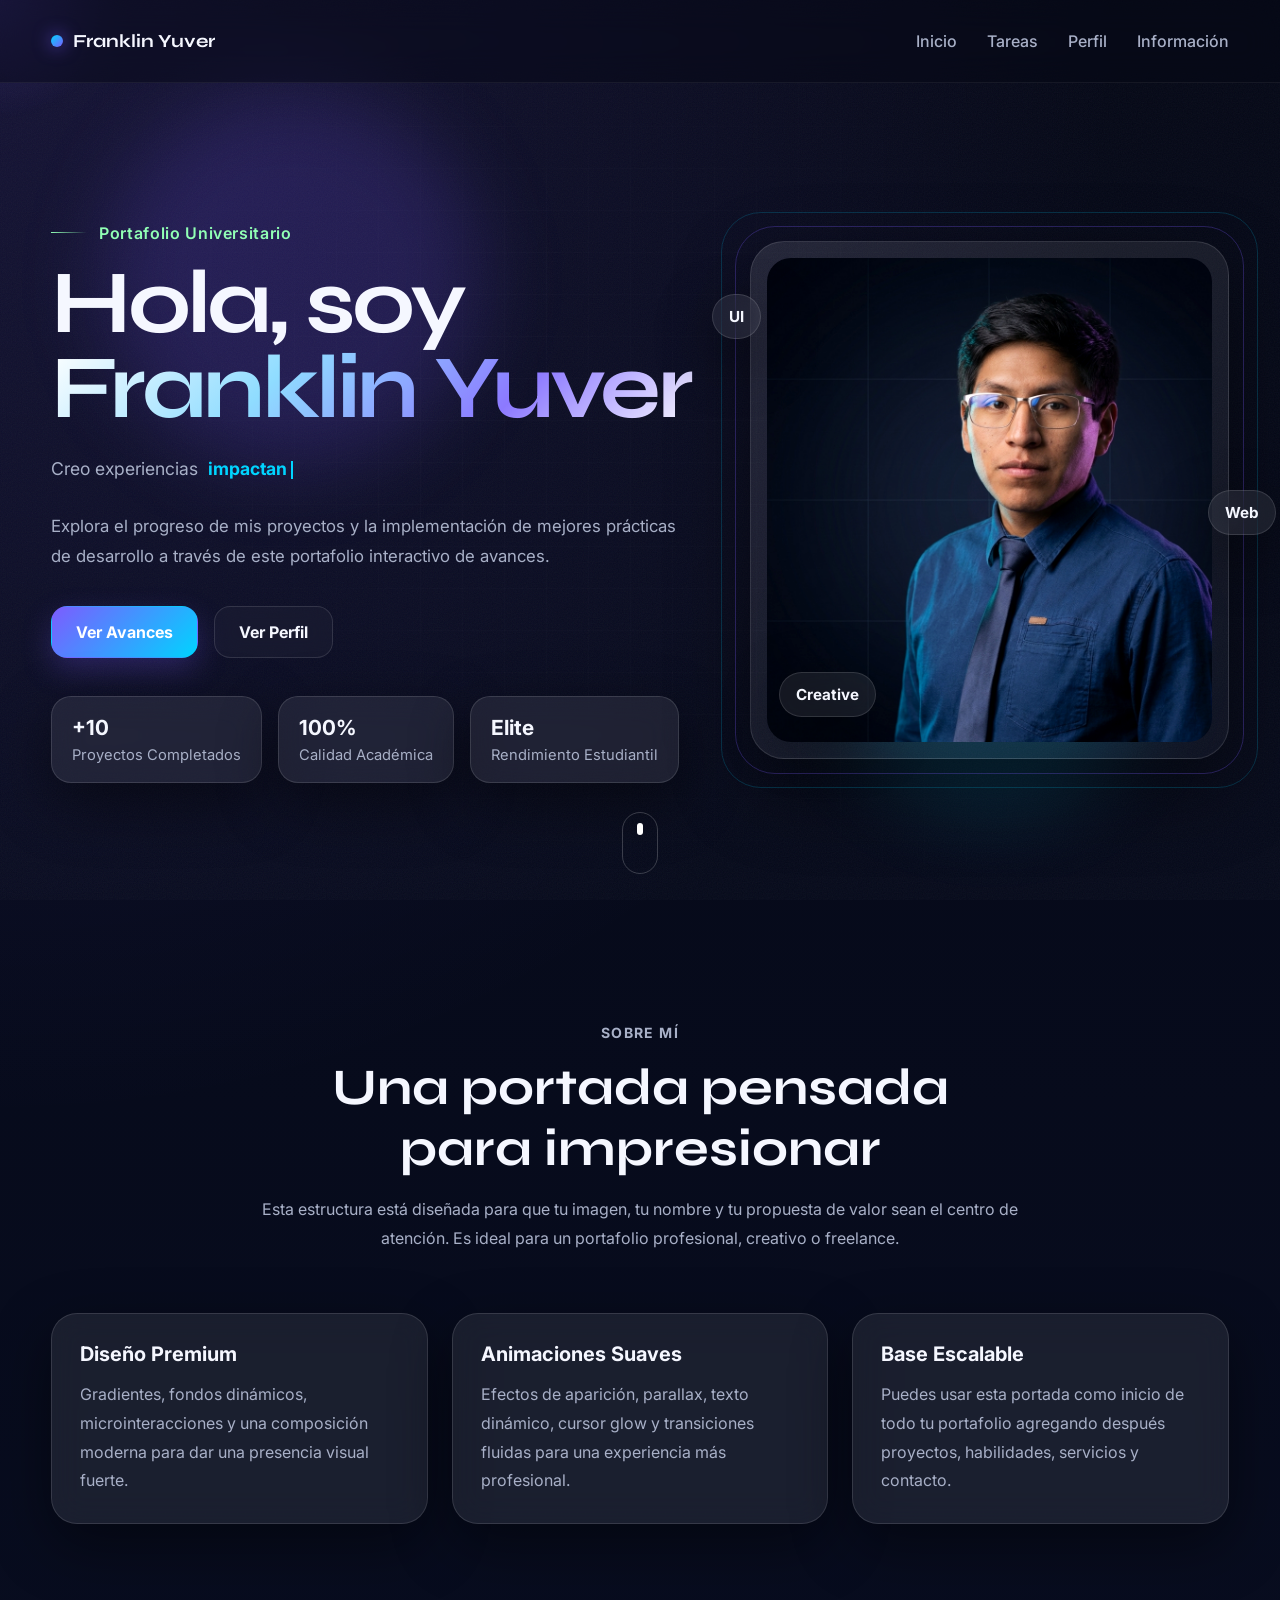
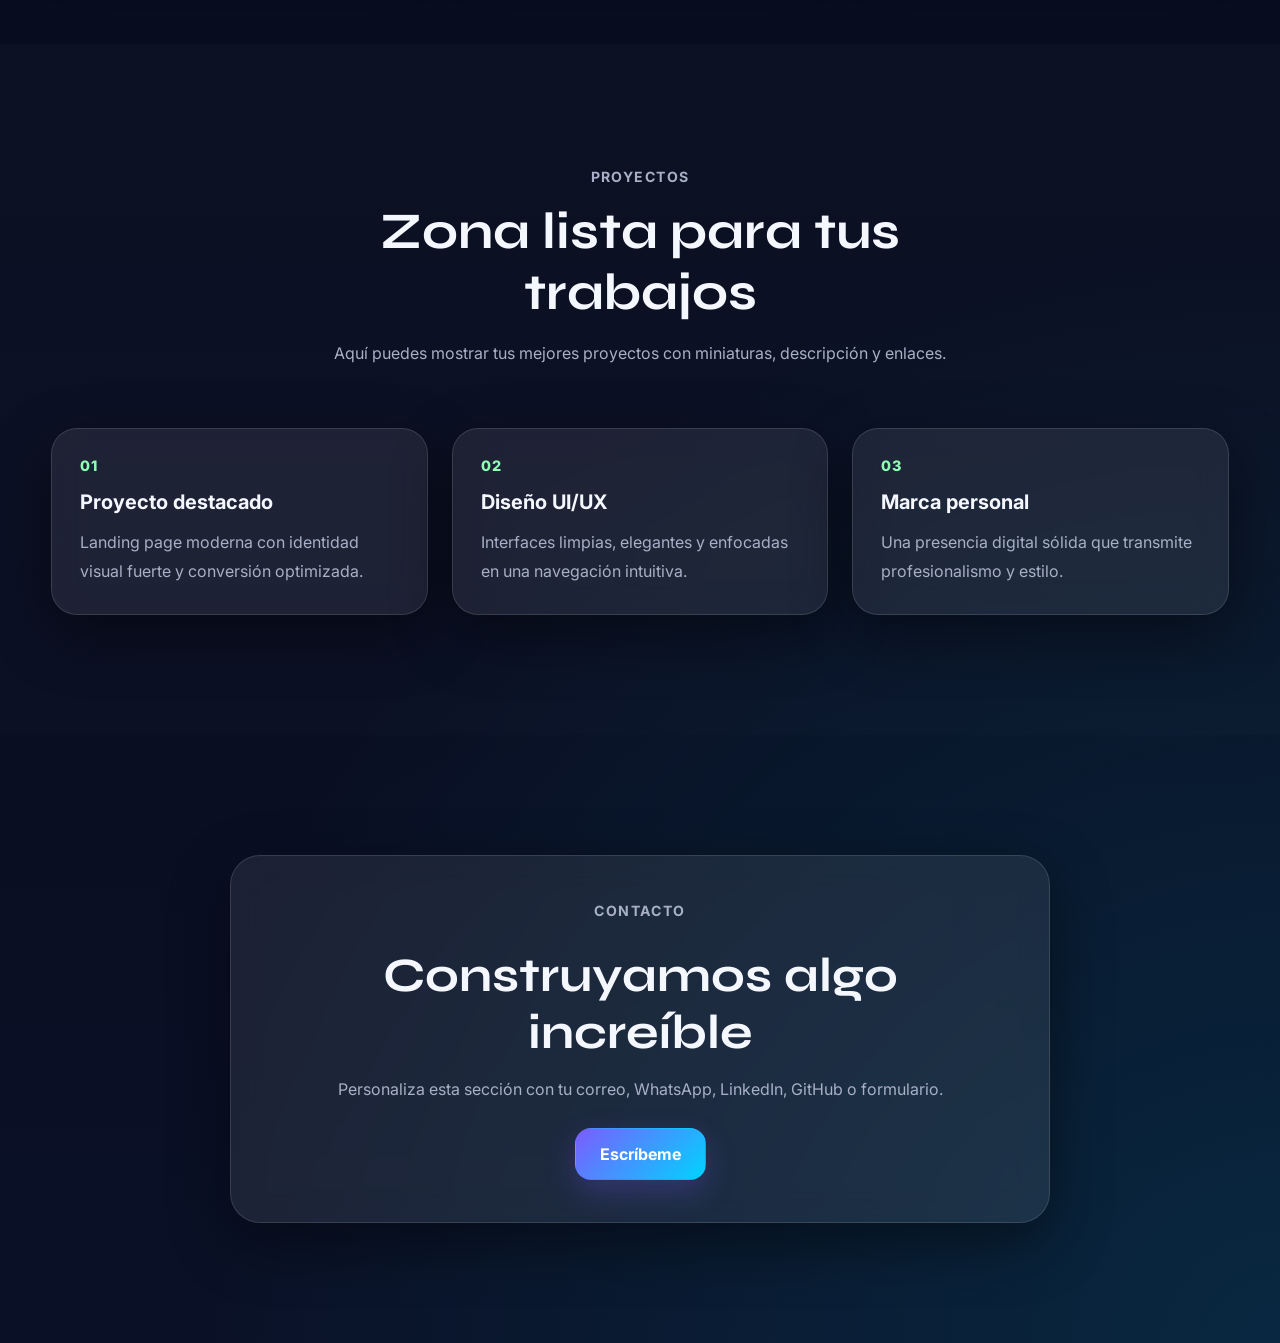
==== index.html @ bc56c285 "Primer commit" ====
<!DOCTYPE html>
<html lang="es">
<head>
  <meta charset="UTF-8" />
  <meta name="viewport" content="width=device-width, initial-scale=1.0" />
  <title>Mi Portafolio Profesional | UPLA</title>
  <meta name="description" content="Portafolio profesional de Franklin Yuver" />
  <link rel="preconnect" href="https://fonts.googleapis.com">
  <link rel="preconnect" href="https://fonts.gstatic.com" crossorigin>
  <link href="https://fonts.googleapis.com/css2?family=Inter:wght@300;400;500;600;700;800;900&family=Syne:wght@600;700;800&display=swap" rel="stylesheet">
  <link rel="stylesheet" href="style.css" />
</head>
<body>

  <div class="cursor-glow"></div>
  <div class="noise"></div>

  <header class="header">
    <div class="container nav">
      <a href="#" class="logo">
        <span class="logo-dot"></span>
        Franklin Yuver
      </a>

      <nav class="menu">
        <a href="#inicio">Inicio</a>
        <a href="tareas.html">Tareas</a>
        <a href="perfil.html">Perfil</a>
        <a href="#contacto">Información</a>
      </nav>

      <button class="menu-toggle" id="menuToggle" aria-label="Abrir menú">
        <span></span>
        <span></span>
      </button>
    </div>

    <div class="mobile-menu" id="mobileMenu">
      <a href="#inicio">Inicio</a>
      <a href="tareas.html">Tareas</a>
      <a href="perfil.html">Perfil</a>
      <a href="#contacto">Información</a>
    </div>
  </header>

  <main>
    <section class="hero" id="inicio">
      <div class="hero-bg">
        <span class="orb orb-1"></span>
        <span class="orb orb-2"></span>
        <span class="grid"></span>
      </div>

      <div class="container hero-content">
        <div class="hero-text reveal">
          <p class="eyebrow">
            <span class="eyebrow-line"></span>
            Portafolio Universitario
          </p>

          <h1>
            Hola, soy
            <span class="gradient-text">Franklin Yuver</span>
          </h1>

          <div class="typing-wrap">
            <span class="typing-prefix">Creo experiencias</span>
            <span class="typing" id="typingText"></span>
          </div>

          <p class="hero-description">
            Explora el progreso de mis proyectos y la implementación de mejores prácticas de desarrollo a través de este portafolio interactivo de avances.
          </p>

          <div class="hero-actions">
            <a href="tareas.html" class="btn btn-primary">Ver Avances</a>
            <a href="perfil.html" class="btn btn-secondary">Ver Perfil</a>
          </div>

          <div class="hero-stats">
            <div class="stat-card glass">
              <h3>+10</h3>
              <p>Proyectos Completados</p>
            </div>
            <div class="stat-card glass">
              <h3>100%</h3>
              <p>Calidad Académica</p>
            </div>
            <div class="stat-card glass">
              <h3>Elite</h3>
              <p>Rendimiento Estudiantil</p>
            </div>
          </div>
        </div>

        <div class="hero-visual reveal">
          <div class="photo-frame parallax-card" id="parallaxCard">
            <div class="photo-ring"></div>
            <div class="photo-ring ring-2"></div>

            <!-- Reemplaza "tu-foto.jpg" por tu imagen -->
            <img src="img/foto-portada2.jpeg" alt="Foto de Franklin Yuver" class="profile-photo" />

            <div class="floating-badge badge-1 glass">
              <span>UI</span>
            </div>
            <div class="floating-badge badge-2 glass">
              <span>Web</span>
            </div>
            <div class="floating-badge badge-3 glass">
              <span>Creative</span>
            </div>
          </div>
        </div>
      </div>

      <a href="#sobre-mi" class="scroll-indicator" aria-label="Ir hacia abajo">
        <span></span>
      </a>
    </section>

    <section class="section" id="sobre-mi">
      <div class="container">
        <div class="section-title reveal">
          <p class="section-tag">Sobre mí</p>
          <h2>Una portada pensada para impresionar</h2>
          <p>
            Esta estructura está diseñada para que tu imagen, tu nombre y tu propuesta de valor
            sean el centro de atención. Es ideal para un portafolio profesional, creativo o freelance.
          </p>
        </div>

        <div class="about-grid">
          <article class="about-card glass reveal">
            <h3>Diseño Premium</h3>
            <p>
              Gradientes, fondos dinámicos, microinteracciones y una composición moderna
              para dar una presencia visual fuerte.
            </p>
          </article>

          <article class="about-card glass reveal">
            <h3>Animaciones Suaves</h3>
            <p>
              Efectos de aparición, parallax, texto dinámico, cursor glow y transiciones fluidas
              para una experiencia más profesional.
            </p>
          </article>

          <article class="about-card glass reveal">
            <h3>Base Escalable</h3>
            <p>
              Puedes usar esta portada como inicio de todo tu portafolio agregando después
              proyectos, habilidades, servicios y contacto.
            </p>
          </article>
        </div>
      </div>
    </section>

    <section class="section section-dark" id="proyectos">
      <div class="container">
        <div class="section-title reveal">
          <p class="section-tag">Proyectos</p>
          <h2>Zona lista para tus trabajos</h2>
          <p>
            Aquí puedes mostrar tus mejores proyectos con miniaturas, descripción y enlaces.
          </p>
        </div>

        <div class="projects-grid">
          <article class="project-card glass reveal">
            <div class="project-number">01</div>
            <h3>Proyecto destacado</h3>
            <p>Landing page moderna con identidad visual fuerte y conversión optimizada.</p>
          </article>

          <article class="project-card glass reveal">
            <div class="project-number">02</div>
            <h3>Diseño UI/UX</h3>
            <p>Interfaces limpias, elegantes y enfocadas en una navegación intuitiva.</p>
          </article>

          <article class="project-card glass reveal">
            <div class="project-number">03</div>
            <h3>Marca personal</h3>
            <p>Una presencia digital sólida que transmite profesionalismo y estilo.</p>
          </article>
        </div>
      </div>
    </section>

    <section class="section" id="contacto">
      <div class="container">
        <div class="contact-box glass reveal">
          <p class="section-tag">Contacto</p>
          <h2>Construyamos algo increíble</h2>
          <p>
            Personaliza esta sección con tu correo, WhatsApp, LinkedIn, GitHub o formulario.
          </p>
          <a href="mailto:tuemail@correo.com" class="btn btn-primary">Escríbeme</a>
        </div>
      </div>
    </section>
  </main>

  <script src="script.js"></script>
</body>
</html>
---- style.css ----
:root {
  --bg: #050816;
  --bg-2: #0a1026;
  --card: rgba(255, 255, 255, 0.08);
  --line: rgba(255, 255, 255, 0.12);
  --text: #f5f7ff;
  --muted: #a8b0c7;
  --primary: #7c5cff;
  --secondary: #00d4ff;
  --accent: #91ffb5;
  --shadow: 0 20px 60px rgba(0, 0, 0, 0.45);
  --radius: 24px;
  --container: 1200px;
}

* {
  margin: 0;
  padding: 0;
  box-sizing: border-box;
}

html {
  scroll-behavior: smooth;
}

body {
  font-family: "Inter", sans-serif;
  background:
    radial-gradient(circle at top left, rgba(124, 92, 255, 0.14), transparent 35%),
    radial-gradient(circle at bottom right, rgba(0, 212, 255, 0.12), transparent 35%),
    linear-gradient(180deg, var(--bg), var(--bg-2));
  color: var(--text);
  overflow-x: hidden;
  min-height: 100vh;
}

a {
  text-decoration: none;
  color: inherit;
}

img {
  display: block;
  max-width: 100%;
}

.container {
  width: min(92%, var(--container));
  margin: 0 auto;
}

.noise {
  position: fixed;
  inset: 0;
  pointer-events: none;
  opacity: 0.05;
  background-image:
    url("data:image/svg+xml,%3Csvg xmlns='http://www.w3.org/2000/svg' width='160' height='160' viewBox='0 0 160 160'%3E%3Cfilter id='n'%3E%3CfeTurbulence type='fractalNoise' baseFrequency='.8' numOctaves='2' stitchTiles='stitch'/%3E%3C/filter%3E%3Crect width='160' height='160' filter='url(%23n)' opacity='1'/%3E%3C/svg%3E");
  z-index: 0;
}

.cursor-glow {
  position: fixed;
  width: 260px;
  height: 260px;
  border-radius: 50%;
  pointer-events: none;
  background: radial-gradient(circle, rgba(124, 92, 255, 0.16), transparent 65%);
  transform: translate(-50%, -50%);
  z-index: 1;
  transition: transform 0.08s linear;
}

.header {
  position: fixed;
  top: 0;
  width: 100%;
  z-index: 1000;
  backdrop-filter: blur(16px);
  background: rgba(5, 8, 22, 0.45);
  border-bottom: 1px solid rgba(255,255,255,0.06);
}

.nav {
  min-height: 82px;
  display: flex;
  align-items: center;
  justify-content: space-between;
  gap: 20px;
}

.logo {
  font-family: "Syne", sans-serif;
  font-size: 1.15rem;
  font-weight: 700;
  display: inline-flex;
  align-items: center;
  gap: 10px;
}

.logo-dot {
  width: 12px;
  height: 12px;
  border-radius: 50%;
  background: linear-gradient(135deg, var(--secondary), var(--primary));
  box-shadow: 0 0 18px rgba(124, 92, 255, 0.8);
}

.menu {
  display: flex;
  gap: 30px;
}

.menu a {
  color: var(--muted);
  font-weight: 500;
  position: relative;
  transition: color 0.3s ease;
}

.menu a::after {
  content: "";
  position: absolute;
  left: 0;
  bottom: -6px;
  width: 0%;
  height: 2px;
  border-radius: 999px;
  background: linear-gradient(90deg, var(--secondary), var(--primary));
  transition: width 0.3s ease;
}

.menu a:hover {
  color: var(--text);
}

.menu a:hover::after {
  width: 100%;
}

.menu-toggle {
  display: none;
  width: 48px;
  height: 48px;
  border-radius: 14px;
  border: 1px solid var(--line);
  background: rgba(255,255,255,0.04);
  cursor: pointer;
  align-items: center;
  justify-content: center;
  flex-direction: column;
  gap: 6px;
}

.menu-toggle span {
  width: 20px;
  height: 2px;
  border-radius: 999px;
  background: white;
  transition: 0.3s ease;
}

.mobile-menu {
  display: none;
  flex-direction: column;
  padding: 0 4% 20px;
  gap: 12px;
  background: rgba(5, 8, 22, 0.96);
  border-top: 1px solid rgba(255,255,255,0.06);
}

.mobile-menu a {
  padding: 14px 16px;
  border-radius: 14px;
  background: rgba(255,255,255,0.04);
  color: var(--muted);
}

.hero {
  min-height: 100vh;
  position: relative;
  display: flex;
  align-items: center;
  overflow: hidden;
  padding-top: 100px;
}

.hero-bg {
  position: absolute;
  inset: 0;
  z-index: 0;
}

.grid {
  position: absolute;
  inset: 0;
  background-image:
    linear-gradient(rgba(255,255,255,0.04) 1px, transparent 1px),
    linear-gradient(90deg, rgba(255,255,255,0.04) 1px, transparent 1px);
  background-size: 42px 42px;
  mask-image: radial-gradient(circle at center, black 30%, transparent 80%);
  opacity: 0.35;
}

.orb {
  position: absolute;
  border-radius: 50%;
  filter: blur(40px);
  animation: floatOrb 8s ease-in-out infinite;
}

.orb-1 {
  width: 380px;
  height: 380px;
  background: rgba(124, 92, 255, 0.18);
  top: 10%;
  left: 8%;
}

.orb-2 {
  width: 320px;
  height: 320px;
  background: rgba(0, 212, 255, 0.16);
  right: 10%;
  bottom: 10%;
  animation-delay: 1.5s;
}

.hero-content {
  position: relative;
  z-index: 2;
  display: grid;
  grid-template-columns: 1.15fr 0.85fr;
  align-items: center;
  gap: 50px;
}

.eyebrow {
  display: inline-flex;
  align-items: center;
  gap: 12px;
  color: var(--accent);
  font-weight: 600;
  margin-bottom: 18px;
  letter-spacing: 0.04em;
}

.eyebrow-line {
  width: 36px;
  height: 1px;
  background: linear-gradient(90deg, var(--accent), transparent);
}

.hero-text h1 {
  font-family: "Syne", sans-serif;
  font-size: clamp(3rem, 7vw, 6rem);
  line-height: 0.95;
  letter-spacing: -0.04em;
  margin-bottom: 18px;
}

.gradient-text {
  display: block;
  background: linear-gradient(135deg, #ffffff 0%, #8fdcff 35%, #8c79ff 70%, #ffffff 100%);
  -webkit-background-clip: text;
  -webkit-text-fill-color: transparent;
}

.typing-wrap {
  display: flex;
  align-items: center;
  flex-wrap: wrap;
  gap: 10px;
  min-height: 38px;
  margin-bottom: 24px;
  font-size: 1.1rem;
  color: var(--muted);
}

.typing {
  color: var(--secondary);
  font-weight: 700;
  position: relative;
}

.typing::after {
  content: "";
  display: inline-block;
  width: 2px;
  height: 1em;
  background: var(--secondary);
  margin-left: 4px;
  animation: blink 0.8s infinite;
  vertical-align: middle;
}

.hero-description {
  max-width: 640px;
  color: var(--muted);
  font-size: 1.05rem;
  line-height: 1.8;
  margin-bottom: 34px;
}

.hero-actions {
  display: flex;
  flex-wrap: wrap;
  gap: 16px;
  margin-bottom: 38px;
}

.btn {
  padding: 15px 24px;
  border-radius: 16px;
  font-weight: 700;
  transition: 0.35s ease;
  display: inline-flex;
  align-items: center;
  justify-content: center;
  border: 1px solid transparent;
}

.btn-primary {
  background: linear-gradient(135deg, var(--primary), var(--secondary));
  color: white;
  box-shadow: 0 12px 30px rgba(124, 92, 255, 0.25);
}

.btn-primary:hover {
  transform: translateY(-4px) scale(1.02);
  box-shadow: 0 18px 38px rgba(124, 92, 255, 0.34);
}

.btn-secondary {
  border-color: rgba(255,255,255,0.12);
  background: rgba(255,255,255,0.03);
  color: var(--text);
  backdrop-filter: blur(12px);
}

.btn-secondary:hover {
  transform: translateY(-4px);
  border-color: rgba(255,255,255,0.22);
  background: rgba(255,255,255,0.06);
}

.hero-stats {
  display: flex;
  flex-wrap: wrap;
  gap: 16px;
}

.glass {
  background: var(--card);
  border: 1px solid var(--line);
  box-shadow: var(--shadow);
  backdrop-filter: blur(16px);
  -webkit-backdrop-filter: blur(16px);
}

.stat-card {
  padding: 18px 20px;
  min-width: 135px;
  border-radius: 20px;
}

.stat-card h3 {
  font-size: 1.3rem;
  margin-bottom: 6px;
}

.stat-card p {
  color: var(--muted);
  font-size: 0.92rem;
}

.hero-visual {
  display: flex;
  justify-content: center;
}

.photo-frame {
  position: relative;
  width: min(480px, 100%);
  aspect-ratio: 1 / 1.08;
  border-radius: 34px;
  padding: 16px;
  background:
    linear-gradient(145deg, rgba(255,255,255,0.1), rgba(255,255,255,0.03));
  border: 1px solid rgba(255,255,255,0.12);
  box-shadow: 0 30px 80px rgba(0,0,0,0.45);
  transform-style: preserve-3d;
  transition: transform 0.15s linear;
}

.profile-photo {
  width: 100%;
  height: 100%;
  object-fit: cover;
  border-radius: 24px;
  position: relative;
  z-index: 2;
  filter: saturate(1.05) contrast(1.03);
}

.photo-ring {
  position: absolute;
  inset: -16px;
  border: 1px solid rgba(124, 92, 255, 0.28);
  border-radius: 40px;
  animation: rotateRing 14s linear infinite;
}

.ring-2 {
  inset: -30px;
  border-color: rgba(0, 212, 255, 0.18);
  animation-direction: reverse;
  animation-duration: 18s;
}

.floating-badge {
  position: absolute;
  z-index: 4;
  padding: 12px 16px;
  border-radius: 999px;
  font-weight: 700;
  font-size: 0.95rem;
  animation: floatBadge 4s ease-in-out infinite;
}

.badge-1 {
  top: 10%;
  left: -8%;
}

.badge-2 {
  top: 48%;
  right: -10%;
  animation-delay: 1s;
}

.badge-3 {
  bottom: 8%;
  left: 6%;
  animation-delay: 2s;
}

.scroll-indicator {
  position: absolute;
  bottom: 26px;
  left: 50%;
  transform: translateX(-50%);
  width: 36px;
  height: 62px;
  border-radius: 999px;
  border: 1px solid rgba(255,255,255,0.2);
  display: inline-flex;
  justify-content: center;
  padding-top: 10px;
  z-index: 3;
}

.scroll-indicator span {
  width: 6px;
  height: 12px;
  border-radius: 999px;
  background: white;
  animation: scrollDot 1.5s infinite;
}

.section {
  position: relative;
  padding: 120px 0;
  z-index: 2;
}

.section-dark {
  background: linear-gradient(180deg, rgba(255,255,255,0.02), rgba(255,255,255,0.01));
}

.section-title {
  max-width: 760px;
  margin: 0 auto 60px;
  text-align: center;
}

.section-tag {
  color: var(--secondary);
  font-weight: 700;
  text-transform: uppercase;
  letter-spacing: 0.1em;
  margin-bottom: 12px;
  font-size: 0.88rem;
}

.section-title h2 {
  font-family: "Syne", sans-serif;
  font-size: clamp(2rem, 4vw, 3.6rem);
  margin-bottom: 16px;
}

.section-title p {
  color: var(--muted);
  line-height: 1.8;
}

.about-grid,
.projects-grid {
  display: grid;
  grid-template-columns: repeat(3, 1fr);
  gap: 24px;
}

.about-card,
.project-card {
  border-radius: 26px;
  padding: 28px;
  transition: transform 0.35s ease, border-color 0.35s ease, background 0.35s ease;
}

.about-card:hover,
.project-card:hover,
.contact-box:hover {
  transform: translateY(-8px);
  border-color: rgba(255,255,255,0.22);
  background: rgba(255,255,255,0.1);
}

.about-card h3,
.project-card h3 {
  margin-bottom: 14px;
  font-size: 1.25rem;
}

.about-card p,
.project-card p {
  color: var(--muted);
  line-height: 1.8;
}

.project-number {
  font-size: 0.9rem;
  color: var(--accent);
  font-weight: 800;
  margin-bottom: 16px;
  letter-spacing: 0.08em;
}

.contact-box {
  max-width: 820px;
  margin: 0 auto;
  text-align: center;
  padding: 42px;
  border-radius: 30px;
  transition: 0.35s ease;
}

.contact-box h2 {
  font-family: "Syne", sans-serif;
  font-size: clamp(2rem, 4vw, 3rem);
  margin-bottom: 14px;
}

.contact-box p {
  color: var(--muted);
  line-height: 1.8;
  margin-bottom: 24px;
}

.reveal {
  opacity: 0;
  transform: translateY(34px);
  transition: opacity 0.9s ease, transform 0.9s ease;
}

.reveal.active {
  opacity: 1;
  transform: translateY(0);
}

@keyframes floatOrb {
  0%, 100% { transform: translateY(0) translateX(0); }
  50% { transform: translateY(-24px) translateX(12px); }
}

@keyframes rotateRing {
  from { transform: rotate(0deg); }
  to { transform: rotate(360deg); }
}

@keyframes floatBadge {
  0%, 100% { transform: translateY(0px); }
  50% { transform: translateY(-12px); }
}

@keyframes scrollDot {
  0% { transform: translateY(0); opacity: 0.9; }
  50% { transform: translateY(16px); opacity: 0.4; }
  100% { transform: translateY(0); opacity: 0.9; }
}

@keyframes blink {
  0%, 49% { opacity: 1; }
  50%, 100% { opacity: 0; }
}

@media (max-width: 1024px) {
  .hero-content,
  .about-grid,
  .projects-grid {
    grid-template-columns: 1fr;
  }

  .hero {
    padding-top: 130px;
  }

  .hero-text {
    text-align: center;
  }

  .eyebrow,
  .typing-wrap,
  .hero-actions,
  .hero-stats {
    justify-content: center;
  }

  .hero-description {
    margin-left: auto;
    margin-right: auto;
  }

  .photo-frame {
    width: min(420px, 90%);
  }

  .badge-1 { left: -2%; }
  .badge-2 { right: -2%; }
}

@media (max-width: 768px) {
  .menu {
    display: none;
  }

  .menu-toggle {
    display: inline-flex;
  }

  .mobile-menu.show {
    display: flex;
  }

  .hero-text h1 {
    font-size: clamp(2.7rem, 12vw, 4rem);
  }

  .hero-description {
    font-size: 1rem;
  }

  .hero-stats {
    flex-direction: column;
    align-items: stretch;
  }

  .stat-card {
    width: 100%;
  }

  .floating-badge {
    font-size: 0.82rem;
    padding: 10px 14px;
  }

  .contact-box {
    padding: 32px 22px;
  }
}

@media (max-width: 560px) {
  .photo-frame {
    aspect-ratio: 1 / 1.18;
  }

  .badge-1,
  .badge-2,
  .badge-3 {
    position: absolute;
    transform: scale(0.92);
  }
}
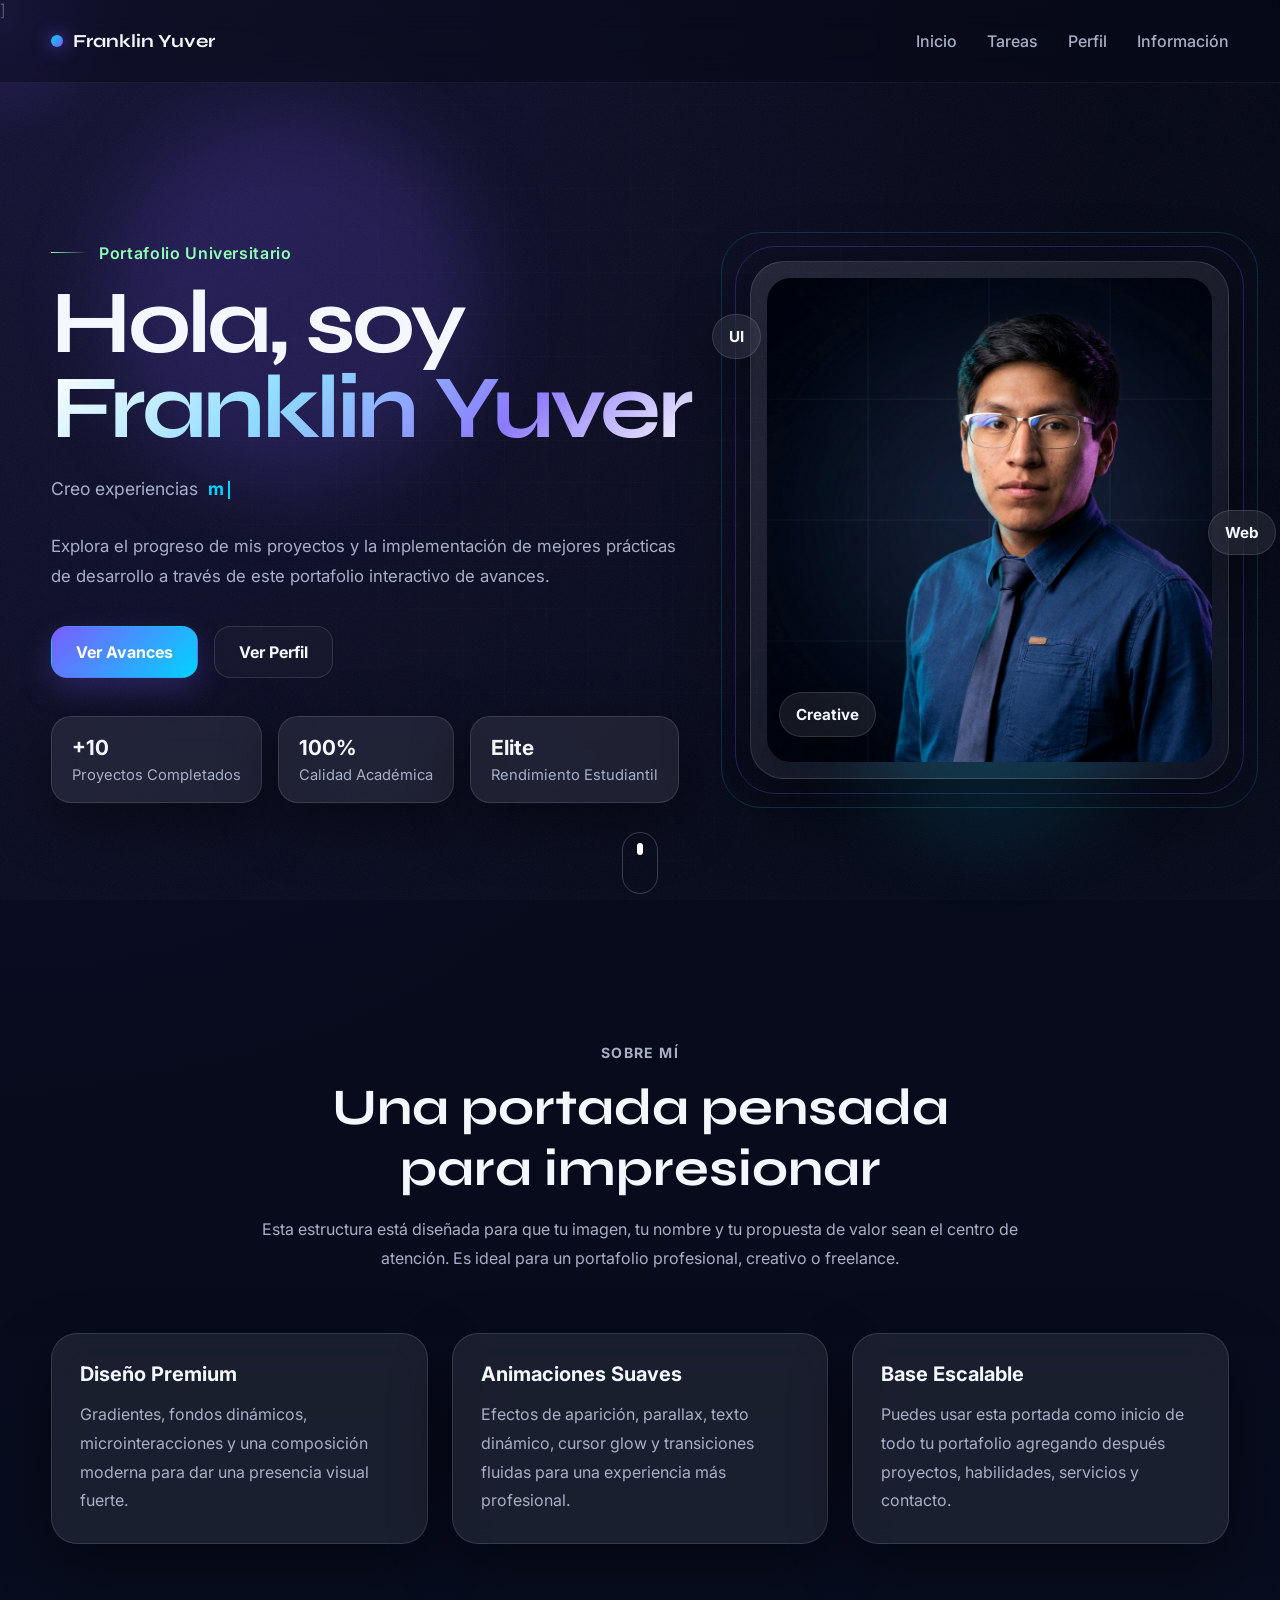
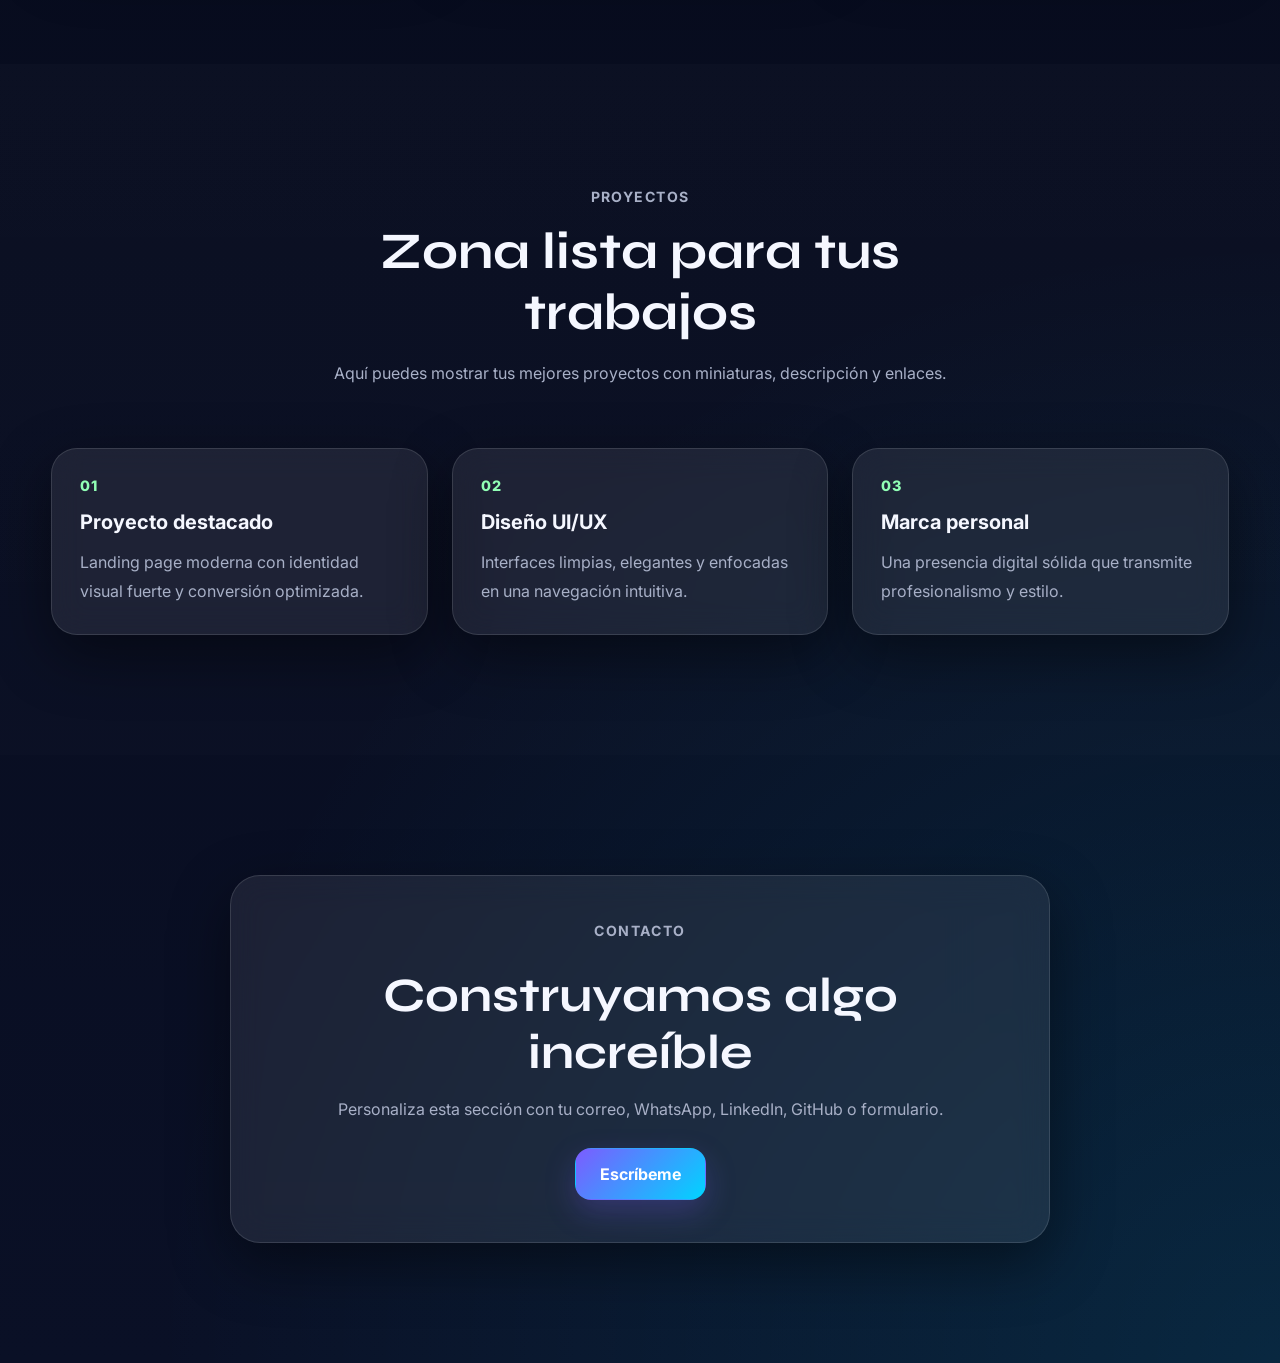
==== commit 39454729: "segundo commit" ====
--- a/index.html
+++ b/index.html
@@ -8,7 +8,7 @@
   <link rel="preconnect" href="https://fonts.googleapis.com">
   <link rel="preconnect" href="https://fonts.gstatic.com" crossorigin>
   <link href="https://fonts.googleapis.com/css2?family=Inter:wght@300;400;500;600;700;800;900&family=Syne:wght@600;700;800&display=swap" rel="stylesheet">
-  <link rel="stylesheet" href="style.css" />
+  <link rel="stylesheet" href="css/style.css" />]
 </head>
 <body>
 
@@ -24,7 +24,7 @@
 
       <nav class="menu">
         <a href="#inicio">Inicio</a>
-        <a href="tareas.html">Tareas</a>
+      <a href="pages/tareas.html">Tareas</a>
         <a href="perfil.html">Perfil</a>
         <a href="#contacto">Información</a>
       </nav>
@@ -37,7 +37,7 @@
 
     <div class="mobile-menu" id="mobileMenu">
       <a href="#inicio">Inicio</a>
-      <a href="tareas.html">Tareas</a>
+      <a href="page/tareas.html">Tareas</a>
       <a href="perfil.html">Perfil</a>
       <a href="#contacto">Información</a>
     </div>
@@ -204,6 +204,6 @@
     </section>
   </main>
 
-  <script src="script.js"></script>
+  <script src="js/script.js"></script>
 </body>
 </html>
--- a/css/style.css
+++ b/css/style.css
@@ -0,0 +1,693 @@
+:root {
+  --bg: #050816;
+  --bg-2: #0a1026;
+  --card: rgba(255, 255, 255, 0.08);
+  --line: rgba(255, 255, 255, 0.12);
+  --text: #f5f7ff;
+  --muted: #a8b0c7;
+  --primary: #7c5cff;
+  --secondary: #00d4ff;
+  --accent: #91ffb5;
+  --shadow: 0 20px 60px rgba(0, 0, 0, 0.45);
+  --radius: 24px;
+  --container: 1200px;
+}
+
+* {
+  margin: 0;
+  padding: 0;
+  box-sizing: border-box;
+}
+
+html {
+  scroll-behavior: smooth;
+}
+
+body {
+  font-family: "Inter", sans-serif;
+  background:
+    radial-gradient(circle at top left, rgba(124, 92, 255, 0.14), transparent 35%),
+    radial-gradient(circle at bottom right, rgba(0, 212, 255, 0.12), transparent 35%),
+    linear-gradient(180deg, var(--bg), var(--bg-2));
+  color: var(--text);
+  overflow-x: hidden;
+  min-height: 100vh;
+}
+
+a {
+  text-decoration: none;
+  color: inherit;
+}
+
+img {
+  display: block;
+  max-width: 100%;
+}
+
+.container {
+  width: min(92%, var(--container));
+  margin: 0 auto;
+}
+
+.noise {
+  position: fixed;
+  inset: 0;
+  pointer-events: none;
+  opacity: 0.05;
+  background-image:
+    url("data:image/svg+xml,%3Csvg xmlns='http://www.w3.org/2000/svg' width='160' height='160' viewBox='0 0 160 160'%3E%3Cfilter id='n'%3E%3CfeTurbulence type='fractalNoise' baseFrequency='.8' numOctaves='2' stitchTiles='stitch'/%3E%3C/filter%3E%3Crect width='160' height='160' filter='url(%23n)' opacity='1'/%3E%3C/svg%3E");
+  z-index: 0;
+}
+
+.cursor-glow {
+  position: fixed;
+  width: 260px;
+  height: 260px;
+  border-radius: 50%;
+  pointer-events: none;
+  background: radial-gradient(circle, rgba(124, 92, 255, 0.16), transparent 65%);
+  transform: translate(-50%, -50%);
+  z-index: 1;
+  transition: transform 0.08s linear;
+}
+
+.header {
+  position: fixed;
+  top: 0;
+  width: 100%;
+  z-index: 1000;
+  backdrop-filter: blur(16px);
+  background: rgba(5, 8, 22, 0.45);
+  border-bottom: 1px solid rgba(255,255,255,0.06);
+}
+
+.nav {
+  min-height: 82px;
+  display: flex;
+  align-items: center;
+  justify-content: space-between;
+  gap: 20px;
+}
+
+.logo {
+  font-family: "Syne", sans-serif;
+  font-size: 1.15rem;
+  font-weight: 700;
+  display: inline-flex;
+  align-items: center;
+  gap: 10px;
+}
+
+.logo-dot {
+  width: 12px;
+  height: 12px;
+  border-radius: 50%;
+  background: linear-gradient(135deg, var(--secondary), var(--primary));
+  box-shadow: 0 0 18px rgba(124, 92, 255, 0.8);
+}
+
+.menu {
+  display: flex;
+  gap: 30px;
+}
+
+.menu a {
+  color: var(--muted);
+  font-weight: 500;
+  position: relative;
+  transition: color 0.3s ease;
+}
+
+.menu a::after {
+  content: "";
+  position: absolute;
+  left: 0;
+  bottom: -6px;
+  width: 0%;
+  height: 2px;
+  border-radius: 999px;
+  background: linear-gradient(90deg, var(--secondary), var(--primary));
+  transition: width 0.3s ease;
+}
+
+.menu a:hover {
+  color: var(--text);
+}
+
+.menu a:hover::after {
+  width: 100%;
+}
+
+.menu-toggle {
+  display: none;
+  width: 48px;
+  height: 48px;
+  border-radius: 14px;
+  border: 1px solid var(--line);
+  background: rgba(255,255,255,0.04);
+  cursor: pointer;
+  align-items: center;
+  justify-content: center;
+  flex-direction: column;
+  gap: 6px;
+}
+
+.menu-toggle span {
+  width: 20px;
+  height: 2px;
+  border-radius: 999px;
+  background: white;
+  transition: 0.3s ease;
+}
+
+.mobile-menu {
+  display: none;
+  flex-direction: column;
+  padding: 0 4% 20px;
+  gap: 12px;
+  background: rgba(5, 8, 22, 0.96);
+  border-top: 1px solid rgba(255,255,255,0.06);
+}
+
+.mobile-menu a {
+  padding: 14px 16px;
+  border-radius: 14px;
+  background: rgba(255,255,255,0.04);
+  color: var(--muted);
+}
+
+.hero {
+  min-height: 100vh;
+  position: relative;
+  display: flex;
+  align-items: center;
+  overflow: hidden;
+  padding-top: 100px;
+}
+
+.hero-bg {
+  position: absolute;
+  inset: 0;
+  z-index: 0;
+}
+
+.grid {
+  position: absolute;
+  inset: 0;
+  background-image:
+    linear-gradient(rgba(255,255,255,0.04) 1px, transparent 1px),
+    linear-gradient(90deg, rgba(255,255,255,0.04) 1px, transparent 1px);
+  background-size: 42px 42px;
+  mask-image: radial-gradient(circle at center, black 30%, transparent 80%);
+  opacity: 0.35;
+}
+
+.orb {
+  position: absolute;
+  border-radius: 50%;
+  filter: blur(40px);
+  animation: floatOrb 8s ease-in-out infinite;
+}
+
+.orb-1 {
+  width: 380px;
+  height: 380px;
+  background: rgba(124, 92, 255, 0.18);
+  top: 10%;
+  left: 8%;
+}
+
+.orb-2 {
+  width: 320px;
+  height: 320px;
+  background: rgba(0, 212, 255, 0.16);
+  right: 10%;
+  bottom: 10%;
+  animation-delay: 1.5s;
+}
+
+.hero-content {
+  position: relative;
+  z-index: 2;
+  display: grid;
+  grid-template-columns: 1.15fr 0.85fr;
+  align-items: center;
+  gap: 50px;
+}
+
+.eyebrow {
+  display: inline-flex;
+  align-items: center;
+  gap: 12px;
+  color: var(--accent);
+  font-weight: 600;
+  margin-bottom: 18px;
+  letter-spacing: 0.04em;
+}
+
+.eyebrow-line {
+  width: 36px;
+  height: 1px;
+  background: linear-gradient(90deg, var(--accent), transparent);
+}
+
+.hero-text h1 {
+  font-family: "Syne", sans-serif;
+  font-size: clamp(3rem, 7vw, 6rem);
+  line-height: 0.95;
+  letter-spacing: -0.04em;
+  margin-bottom: 18px;
+}
+
+.gradient-text {
+  display: block;
+  background: linear-gradient(135deg, #ffffff 0%, #8fdcff 35%, #8c79ff 70%, #ffffff 100%);
+  -webkit-background-clip: text;
+  -webkit-text-fill-color: transparent;
+}
+
+.typing-wrap {
+  display: flex;
+  align-items: center;
+  flex-wrap: wrap;
+  gap: 10px;
+  min-height: 38px;
+  margin-bottom: 24px;
+  font-size: 1.1rem;
+  color: var(--muted);
+}
+
+.typing {
+  color: var(--secondary);
+  font-weight: 700;
+  position: relative;
+}
+
+.typing::after {
+  content: "";
+  display: inline-block;
+  width: 2px;
+  height: 1em;
+  background: var(--secondary);
+  margin-left: 4px;
+  animation: blink 0.8s infinite;
+  vertical-align: middle;
+}
+
+.hero-description {
+  max-width: 640px;
+  color: var(--muted);
+  font-size: 1.05rem;
+  line-height: 1.8;
+  margin-bottom: 34px;
+}
+
+.hero-actions {
+  display: flex;
+  flex-wrap: wrap;
+  gap: 16px;
+  margin-bottom: 38px;
+}
+
+.btn {
+  padding: 15px 24px;
+  border-radius: 16px;
+  font-weight: 700;
+  transition: 0.35s ease;
+  display: inline-flex;
+  align-items: center;
+  justify-content: center;
+  border: 1px solid transparent;
+}
+
+.btn-primary {
+  background: linear-gradient(135deg, var(--primary), var(--secondary));
+  color: white;
+  box-shadow: 0 12px 30px rgba(124, 92, 255, 0.25);
+}
+
+.btn-primary:hover {
+  transform: translateY(-4px) scale(1.02);
+  box-shadow: 0 18px 38px rgba(124, 92, 255, 0.34);
+}
+
+.btn-secondary {
+  border-color: rgba(255,255,255,0.12);
+  background: rgba(255,255,255,0.03);
+  color: var(--text);
+  backdrop-filter: blur(12px);
+}
+
+.btn-secondary:hover {
+  transform: translateY(-4px);
+  border-color: rgba(255,255,255,0.22);
+  background: rgba(255,255,255,0.06);
+}
+
+.hero-stats {
+  display: flex;
+  flex-wrap: wrap;
+  gap: 16px;
+}
+
+.glass {
+  background: var(--card);
+  border: 1px solid var(--line);
+  box-shadow: var(--shadow);
+  backdrop-filter: blur(16px);
+  -webkit-backdrop-filter: blur(16px);
+}
+
+.stat-card {
+  padding: 18px 20px;
+  min-width: 135px;
+  border-radius: 20px;
+}
+
+.stat-card h3 {
+  font-size: 1.3rem;
+  margin-bottom: 6px;
+}
+
+.stat-card p {
+  color: var(--muted);
+  font-size: 0.92rem;
+}
+
+.hero-visual {
+  display: flex;
+  justify-content: center;
+}
+
+.photo-frame {
+  position: relative;
+  width: min(480px, 100%);
+  aspect-ratio: 1 / 1.08;
+  border-radius: 34px;
+  padding: 16px;
+  background:
+    linear-gradient(145deg, rgba(255,255,255,0.1), rgba(255,255,255,0.03));
+  border: 1px solid rgba(255,255,255,0.12);
+  box-shadow: 0 30px 80px rgba(0,0,0,0.45);
+  transform-style: preserve-3d;
+  transition: transform 0.15s linear;
+}
+
+.profile-photo {
+  width: 100%;
+  height: 100%;
+  object-fit: cover;
+  border-radius: 24px;
+  position: relative;
+  z-index: 2;
+  filter: saturate(1.05) contrast(1.03);
+}
+
+.photo-ring {
+  position: absolute;
+  inset: -16px;
+  border: 1px solid rgba(124, 92, 255, 0.28);
+  border-radius: 40px;
+  animation: rotateRing 14s linear infinite;
+}
+
+.ring-2 {
+  inset: -30px;
+  border-color: rgba(0, 212, 255, 0.18);
+  animation-direction: reverse;
+  animation-duration: 18s;
+}
+
+.floating-badge {
+  position: absolute;
+  z-index: 4;
+  padding: 12px 16px;
+  border-radius: 999px;
+  font-weight: 700;
+  font-size: 0.95rem;
+  animation: floatBadge 4s ease-in-out infinite;
+}
+
+.badge-1 {
+  top: 10%;
+  left: -8%;
+}
+
+.badge-2 {
+  top: 48%;
+  right: -10%;
+  animation-delay: 1s;
+}
+
+.badge-3 {
+  bottom: 8%;
+  left: 6%;
+  animation-delay: 2s;
+}
+
+.scroll-indicator {
+  position: absolute;
+  bottom: 26px;
+  left: 50%;
+  transform: translateX(-50%);
+  width: 36px;
+  height: 62px;
+  border-radius: 999px;
+  border: 1px solid rgba(255,255,255,0.2);
+  display: inline-flex;
+  justify-content: center;
+  padding-top: 10px;
+  z-index: 3;
+}
+
+.scroll-indicator span {
+  width: 6px;
+  height: 12px;
+  border-radius: 999px;
+  background: white;
+  animation: scrollDot 1.5s infinite;
+}
+
+.section {
+  position: relative;
+  padding: 120px 0;
+  z-index: 2;
+}
+
+.section-dark {
+  background: linear-gradient(180deg, rgba(255,255,255,0.02), rgba(255,255,255,0.01));
+}
+
+.section-title {
+  max-width: 760px;
+  margin: 0 auto 60px;
+  text-align: center;
+}
+
+.section-tag {
+  color: var(--secondary);
+  font-weight: 700;
+  text-transform: uppercase;
+  letter-spacing: 0.1em;
+  margin-bottom: 12px;
+  font-size: 0.88rem;
+}
+
+.section-title h2 {
+  font-family: "Syne", sans-serif;
+  font-size: clamp(2rem, 4vw, 3.6rem);
+  margin-bottom: 16px;
+}
+
+.section-title p {
+  color: var(--muted);
+  line-height: 1.8;
+}
+
+.about-grid,
+.projects-grid {
+  display: grid;
+  grid-template-columns: repeat(3, 1fr);
+  gap: 24px;
+}
+
+.about-card,
+.project-card {
+  border-radius: 26px;
+  padding: 28px;
+  transition: transform 0.35s ease, border-color 0.35s ease, background 0.35s ease;
+}
+
+.about-card:hover,
+.project-card:hover,
+.contact-box:hover {
+  transform: translateY(-8px);
+  border-color: rgba(255,255,255,0.22);
+  background: rgba(255,255,255,0.1);
+}
+
+.about-card h3,
+.project-card h3 {
+  margin-bottom: 14px;
+  font-size: 1.25rem;
+}
+
+.about-card p,
+.project-card p {
+  color: var(--muted);
+  line-height: 1.8;
+}
+
+.project-number {
+  font-size: 0.9rem;
+  color: var(--accent);
+  font-weight: 800;
+  margin-bottom: 16px;
+  letter-spacing: 0.08em;
+}
+
+.contact-box {
+  max-width: 820px;
+  margin: 0 auto;
+  text-align: center;
+  padding: 42px;
+  border-radius: 30px;
+  transition: 0.35s ease;
+}
+
+.contact-box h2 {
+  font-family: "Syne", sans-serif;
+  font-size: clamp(2rem, 4vw, 3rem);
+  margin-bottom: 14px;
+}
+
+.contact-box p {
+  color: var(--muted);
+  line-height: 1.8;
+  margin-bottom: 24px;
+}
+
+.reveal {
+  opacity: 0;
+  transform: translateY(34px);
+  transition: opacity 0.9s ease, transform 0.9s ease;
+}
+
+.reveal.active {
+  opacity: 1;
+  transform: translateY(0);
+}
+
+@keyframes floatOrb {
+  0%, 100% { transform: translateY(0) translateX(0); }
+  50% { transform: translateY(-24px) translateX(12px); }
+}
+
+@keyframes rotateRing {
+  from { transform: rotate(0deg); }
+  to { transform: rotate(360deg); }
+}
+
+@keyframes floatBadge {
+  0%, 100% { transform: translateY(0px); }
+  50% { transform: translateY(-12px); }
+}
+
+@keyframes scrollDot {
+  0% { transform: translateY(0); opacity: 0.9; }
+  50% { transform: translateY(16px); opacity: 0.4; }
+  100% { transform: translateY(0); opacity: 0.9; }
+}
+
+@keyframes blink {
+  0%, 49% { opacity: 1; }
+  50%, 100% { opacity: 0; }
+}
+
+@media (max-width: 1024px) {
+  .hero-content,
+  .about-grid,
+  .projects-grid {
+    grid-template-columns: 1fr;
+  }
+
+  .hero {
+    padding-top: 130px;
+  }
+
+  .hero-text {
+    text-align: center;
+  }
+
+  .eyebrow,
+  .typing-wrap,
+  .hero-actions,
+  .hero-stats {
+    justify-content: center;
+  }
+
+  .hero-description {
+    margin-left: auto;
+    margin-right: auto;
+  }
+
+  .photo-frame {
+    width: min(420px, 90%);
+  }
+
+  .badge-1 { left: -2%; }
+  .badge-2 { right: -2%; }
+}
+
+@media (max-width: 768px) {
+  .menu {
+    display: none;
+  }
+
+  .menu-toggle {
+    display: inline-flex;
+  }
+
+  .mobile-menu.show {
+    display: flex;
+  }
+
+  .hero-text h1 {
+    font-size: clamp(2.7rem, 12vw, 4rem);
+  }
+
+  .hero-description {
+    font-size: 1rem;
+  }
+
+  .hero-stats {
+    flex-direction: column;
+    align-items: stretch;
+  }
+
+  .stat-card {
+    width: 100%;
+  }
+
+  .floating-badge {
+    font-size: 0.82rem;
+    padding: 10px 14px;
+  }
+
+  .contact-box {
+    padding: 32px 22px;
+  }
+}
+
+@media (max-width: 560px) {
+  .photo-frame {
+    aspect-ratio: 1 / 1.18;
+  }
+
+  .badge-1,
+  .badge-2,
+  .badge-3 {
+    position: absolute;
+    transform: scale(0.92);
+  }
+}
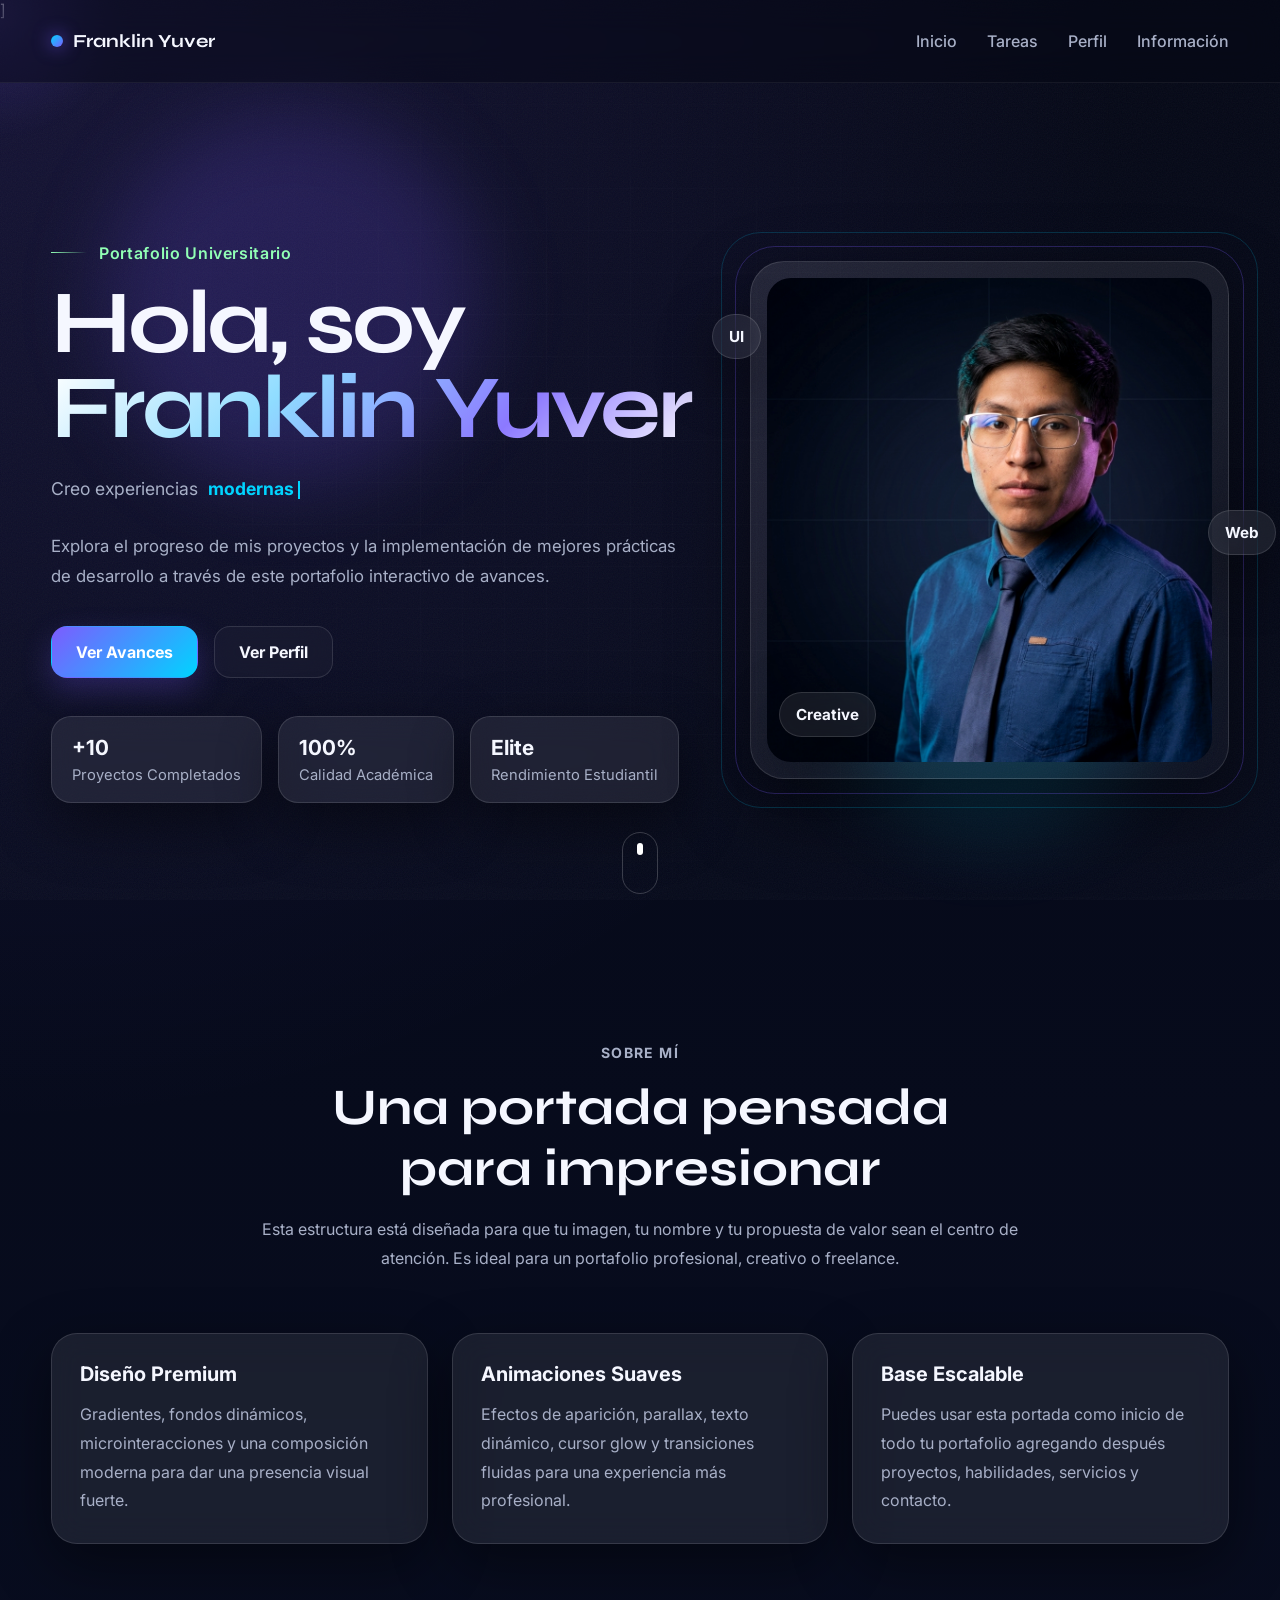
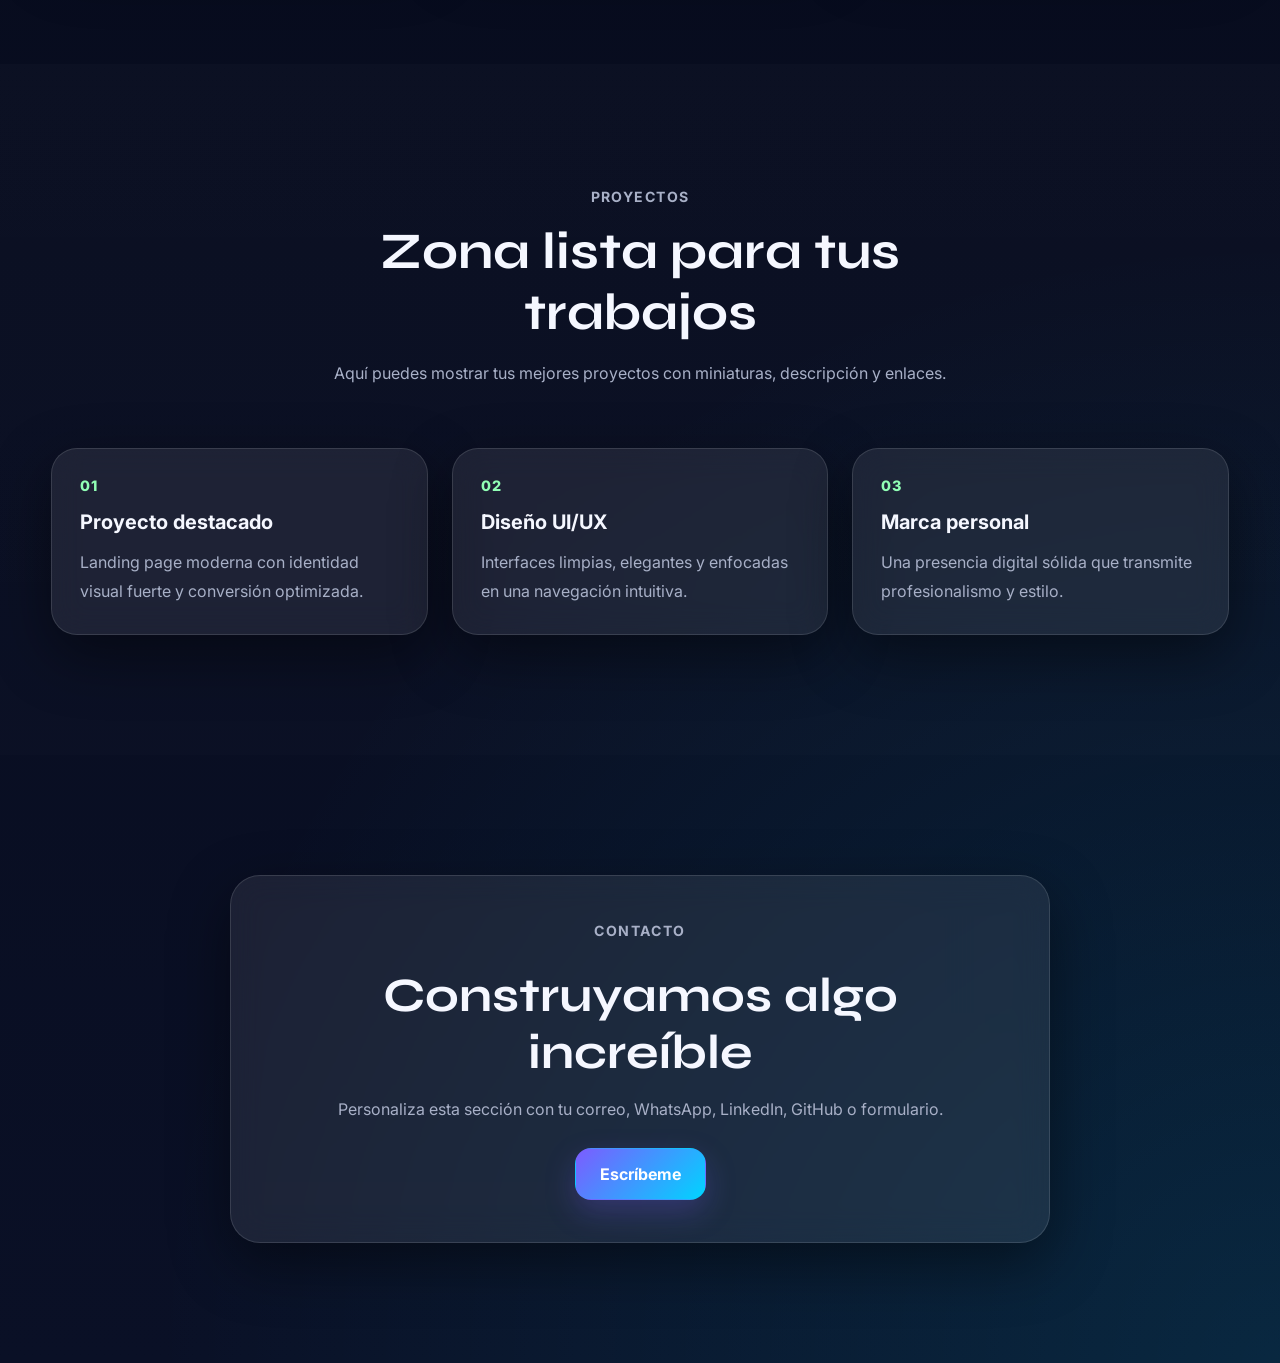
==== commit e385ae5e: "Solucionando el problema de Tarea" ====
--- a/index.html
+++ b/index.html
@@ -24,10 +24,11 @@
 
       <nav class="menu">
         <a href="#inicio">Inicio</a>
-      <a href="pages/tareas.html">Tareas</a>
+      <a href="page/tareas.html">Tareas</a>
         <a href="perfil.html">Perfil</a>
         <a href="#contacto">Información</a>
       </nav>
+      
 
       <button class="menu-toggle" id="menuToggle" aria-label="Abrir menú">
         <span></span>
